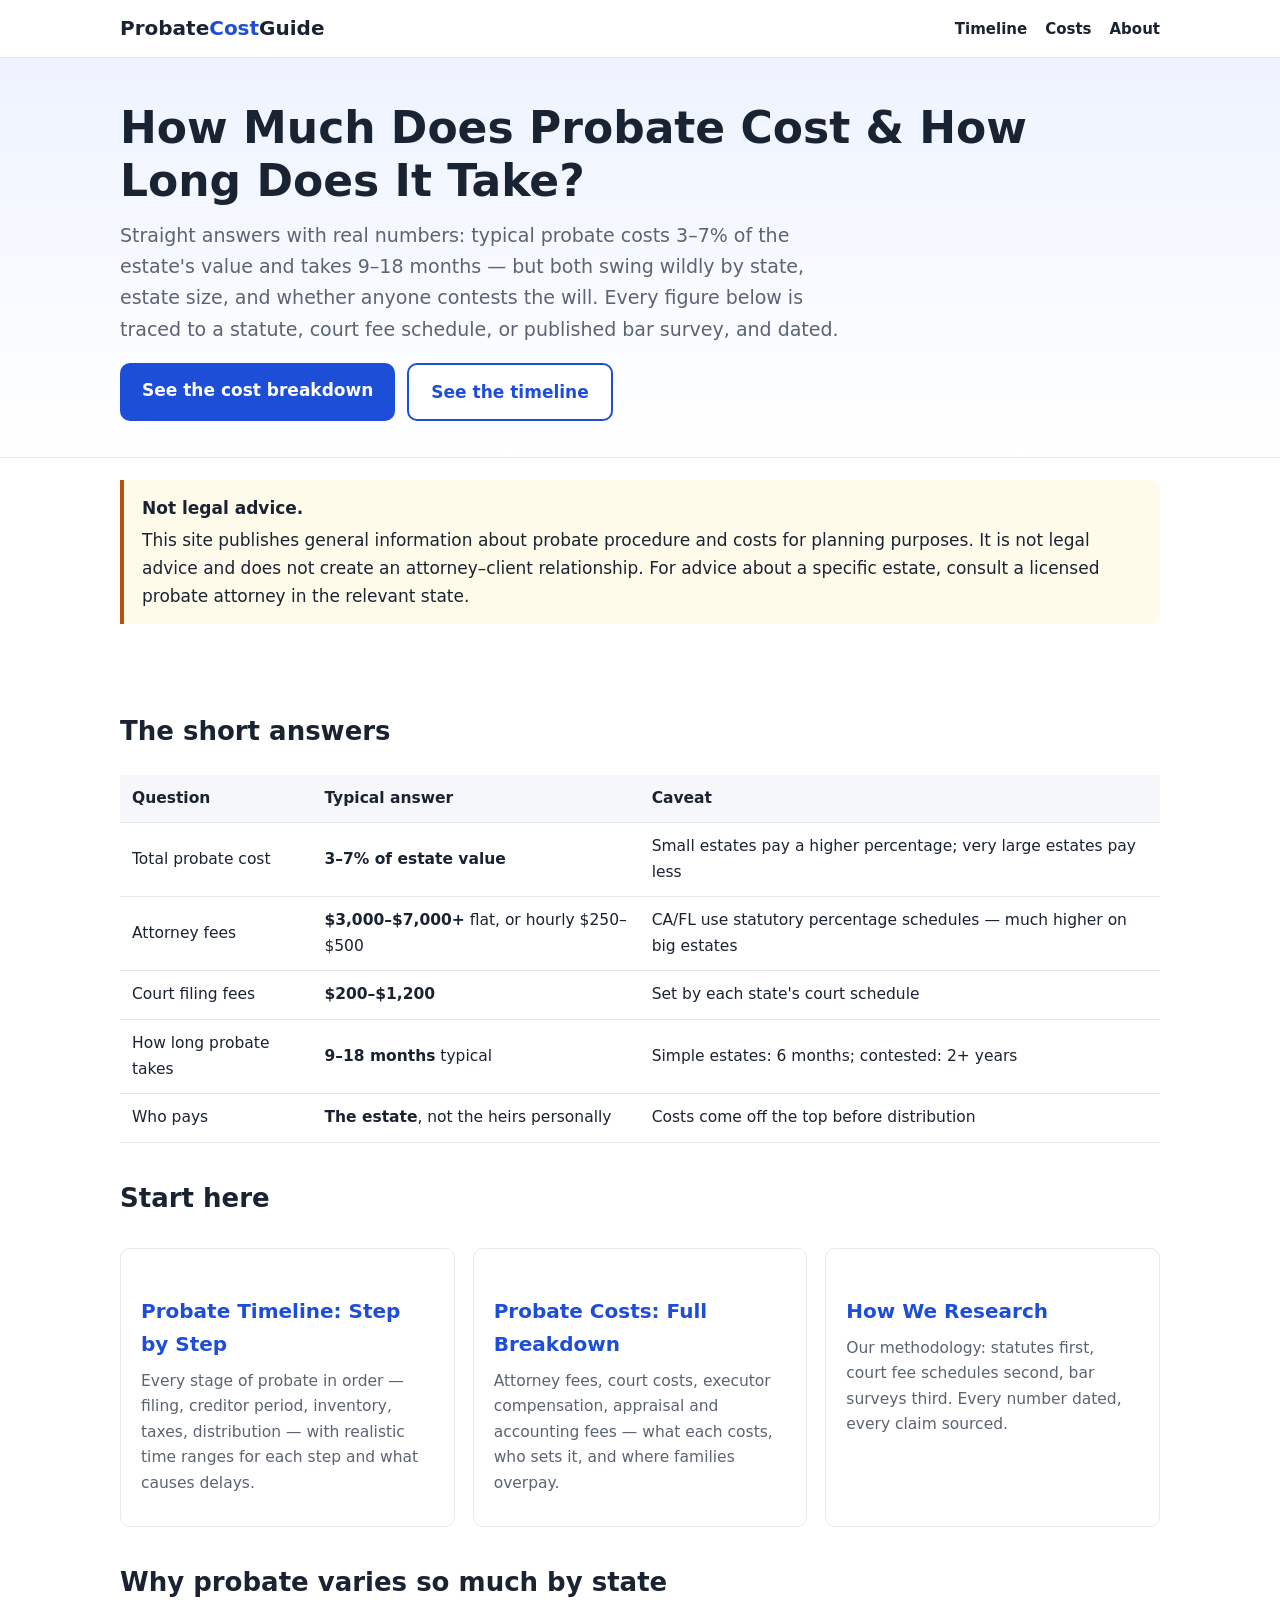
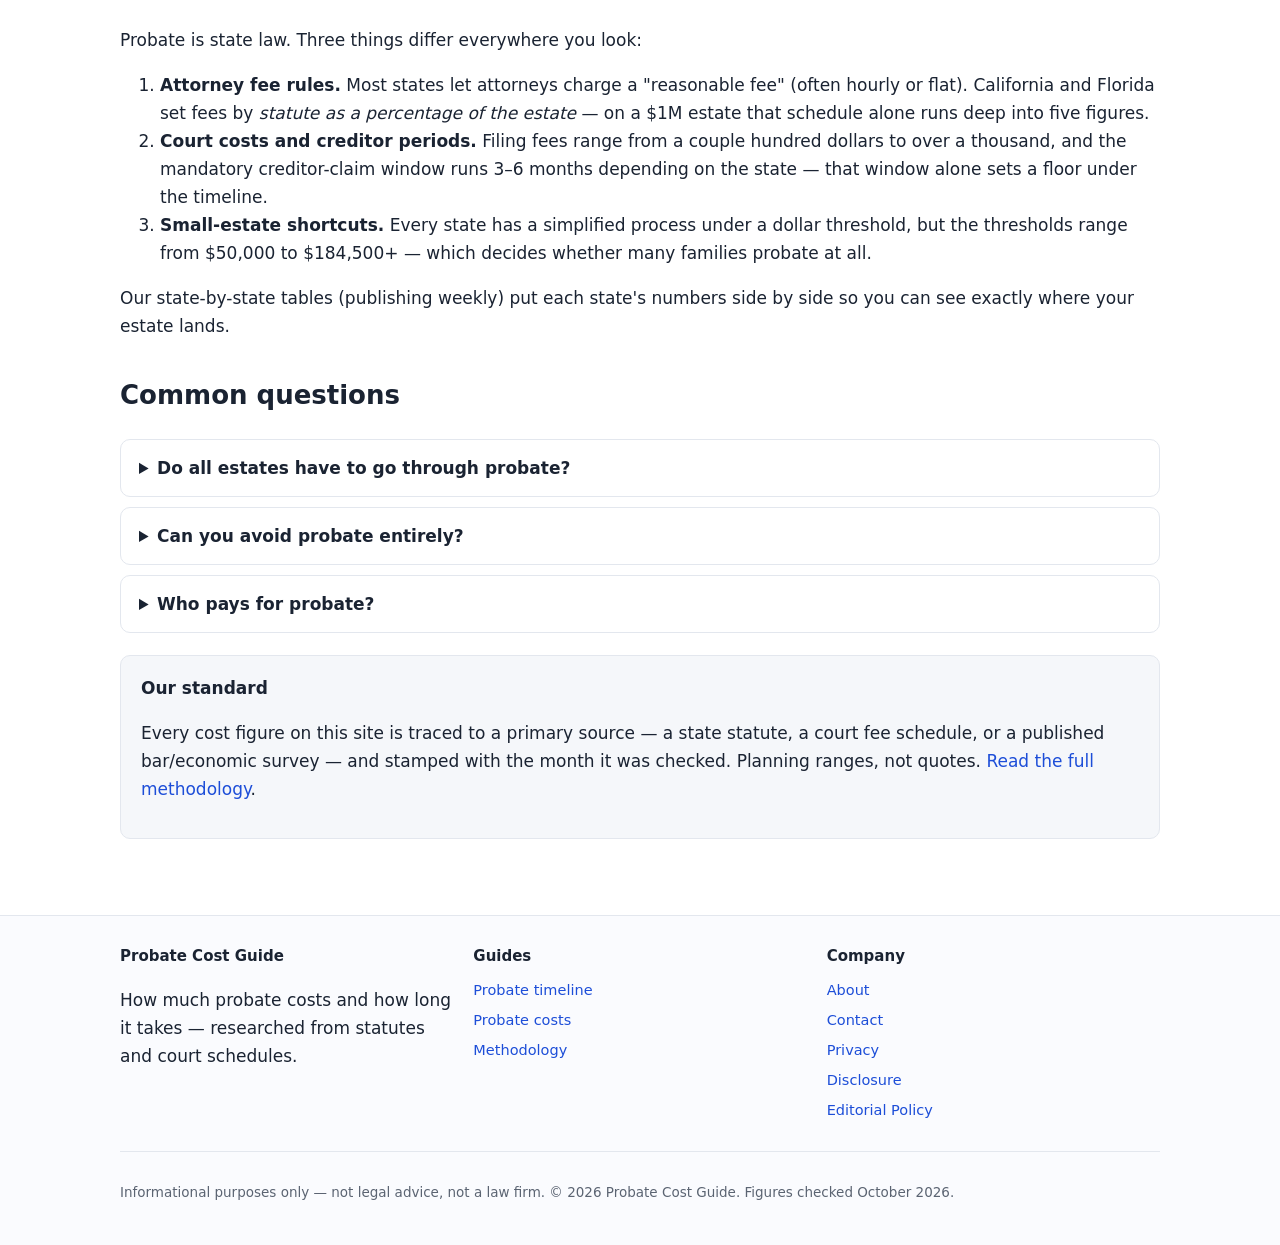
==== index.html @ bf76fe6a "Initial site: probate timelines + costs pillars, YMYL trust pages (2026-10-16)" ====
<!DOCTYPE html>
<html lang="en">
<head>
<meta charset="UTF-8">
<meta name="viewport" content="width=device-width, initial-scale=1.0">
<title>Probate Cost Guide — How Much Does Probate Cost & How Long Does It Take? (2026)</title>
<meta name="description" content="How much does probate cost and how long does it take? State-by-state timelines, attorney fees, court costs and executor fees — researched from statutes and court schedules, updated October 2026.">
<link rel="canonical" href="https://brinoco47-wq.github.io/probatecostguide/">
<meta property="og:type" content="website">
<meta property="og:title" content="Probate Cost Guide — How Much Does Probate Cost & How Long Does It Take?">
<meta property="og:description" content="State-by-state probate timelines, costs and fees — researched from statutes and court schedules.">
<meta property="og:url" content="https://brinoco47-wq.github.io/probatecostguide/">
<link rel="stylesheet" href="assets/css/style.css">
<script type="application/ld+json">
{"@context":"https://schema.org","@type":"WebSite","name":"Probate Cost Guide","url":"https://brinoco47-wq.github.io/probatecostguide/",
 "description":"How much probate costs and how long it takes, state by state."}
</script>
</head>
<body>
<header class="site-header"><div class="wrap">
<a class="brand" href="./">Probate<span>Cost</span>Guide</a>
<nav class="main-nav"><a href="probate-timeline/">Timeline</a><a href="probate-costs/">Costs</a><a href="about/">About</a></nav>
</div></header>

<section class="hero"><div class="wrap">
<h1>How Much Does Probate Cost &amp; How Long Does It Take?</h1>
<p class="lede">Straight answers with real numbers: typical probate costs 3–7% of the estate's value and takes 9–18 months — but both swing wildly by state, estate size, and whether anyone contests the will. Every figure below is traced to a statute, court fee schedule, or published bar survey, and dated.</p>
<div class="cta-row">
<a class="btn" href="probate-costs/">See the cost breakdown</a>
<a class="btn ghost" href="probate-timeline/">See the timeline</a>
</div>
</div></section>

<main class="wrap">
<div class="notice"><strong>Not legal advice.</strong> This site publishes general information about probate procedure and costs for planning purposes. It is not legal advice and does not create an attorney–client relationship. For advice about a specific estate, consult a licensed probate attorney in the relevant state.</div>

<article class="main">
<h2>The short answers</h2>
<table>
<tr><th>Question</th><th>Typical answer</th><th>Caveat</th></tr>
<tr><td>Total probate cost</td><td><strong>3–7% of estate value</strong></td><td>Small estates pay a higher percentage; very large estates pay less</td></tr>
<tr><td>Attorney fees</td><td><strong>$3,000–$7,000+</strong> flat, or hourly $250–$500</td><td>CA/FL use statutory percentage schedules — much higher on big estates</td></tr>
<tr><td>Court filing fees</td><td><strong>$200–$1,200</strong></td><td>Set by each state's court schedule</td></tr>
<tr><td>How long probate takes</td><td><strong>9–18 months</strong> typical</td><td>Simple estates: 6 months; contested: 2+ years</td></tr>
<tr><td>Who pays</td><td><strong>The estate</strong>, not the heirs personally</td><td>Costs come off the top before distribution</td></tr>
</table>

<h2>Start here</h2>
<div class="grid">
<div class="card">
<h3><a href="probate-timeline/">Probate Timeline: Step by Step</a></h3>
<p>Every stage of probate in order — filing, creditor period, inventory, taxes, distribution — with realistic time ranges for each step and what causes delays.</p>
</div>
<div class="card">
<h3><a href="probate-costs/">Probate Costs: Full Breakdown</a></h3>
<p>Attorney fees, court costs, executor compensation, appraisal and accounting fees — what each costs, who sets it, and where families overpay.</p>
</div>
<div class="card">
<h3><a href="methodology/">How We Research</a></h3>
<p>Our methodology: statutes first, court fee schedules second, bar surveys third. Every number dated, every claim sourced.</p>
</div>
</div>

<h2>Why probate varies so much by state</h2>
<p>Probate is state law. Three things differ everywhere you look:</p>
<ol>
<li><strong>Attorney fee rules.</strong> Most states let attorneys charge a "reasonable fee" (often hourly or flat). California and Florida set fees by <em>statute as a percentage of the estate</em> — on a $1M estate that schedule alone runs deep into five figures.</li>
<li><strong>Court costs and creditor periods.</strong> Filing fees range from a couple hundred dollars to over a thousand, and the mandatory creditor-claim window runs 3–6 months depending on the state — that window alone sets a floor under the timeline.</li>
<li><strong>Small-estate shortcuts.</strong> Every state has a simplified process under a dollar threshold, but the thresholds range from $50,000 to $184,500+ — which decides whether many families probate at all.</li>
</ol>
<p>Our state-by-state tables (publishing weekly) put each state's numbers side by side so you can see exactly where your estate lands.</p>

<div class="faq">
<h2>Common questions</h2>
<details><summary>Do all estates have to go through probate?</summary>
<p>No. Assets with named beneficiaries (life insurance, retirement accounts, payable-on-death accounts), jointly owned property with survivorship rights, and assets in a living trust bypass probate. Small estates often qualify for simplified procedures.</p></details>
<details><summary>Can you avoid probate entirely?</summary>
<p>Often, yes — with advance planning: a revocable living trust, beneficiary designations, and joint ownership are the standard tools. But each has trade-offs, and "avoid probate at all costs" is bad advice for some families.</p></details>
<details><summary>Who pays for probate?</summary>
<p>The estate pays — attorney fees, court costs, and executor compensation come out of estate assets before anything is distributed to heirs. Heirs don't pay out of pocket.</p></details>
</div>

<div class="method">
<h4>Our standard</h4>
<p>Every cost figure on this site is traced to a primary source — a state statute, a court fee schedule, or a published bar/economic survey — and stamped with the month it was checked. Planning ranges, not quotes. <a href="methodology/">Read the full methodology</a>.</p>
</div>
</article>
</main>

<footer class="site-footer"><div class="wrap">
<div class="foot-grid">
<div><h4>Probate Cost Guide</h4><p>How much probate costs and how long it takes — researched from statutes and court schedules.</p></div>
<div><h4>Guides</h4><ul>
<li><a href="probate-timeline/">Probate timeline</a></li>
<li><a href="probate-costs/">Probate costs</a></li>
<li><a href="methodology/">Methodology</a></li>
</ul></div>
<div><h4>Company</h4><ul>
<li><a href="about/">About</a></li>
<li><a href="contact/">Contact</a></li>
<li><a href="privacy/">Privacy</a></li>
<li><a href="disclosure/">Disclosure</a></li>
<li><a href="editorial-policy/">Editorial Policy</a></li>
</ul></div>
</div>
<div class="foot-base"><p>Informational purposes only — not legal advice, not a law firm. © 2026 Probate Cost Guide. Figures checked October 2026.</p></div>
</div></footer>
</body>
</html>
---- assets/css/style.css ----
/* Probate Cost Guide — mobile-first, no frameworks */
:root{
  --ink:#1a2332; --muted:#5b6472; --line:#e3e7ee; --bg:#ffffff;
  --soft:#f5f7fa; --accent:#1d4ed8; --accent-d:#1e40af; --warn:#b45309;
  --radius:10px; --max:1080px;
}
*{box-sizing:border-box}
html{scroll-behavior:smooth}
body{margin:0;font-family:system-ui,-apple-system,"Segoe UI",Roboto,Helvetica,Arial,sans-serif;
  color:var(--ink);background:var(--bg);line-height:1.65;font-size:17px}
.wrap{max-width:var(--max);margin:0 auto;padding:0 20px}
a{color:var(--accent);text-decoration:none}
a:hover{text-decoration:underline}
/* header */
.site-header{border-bottom:1px solid var(--line);background:#fff;position:sticky;top:0;z-index:50}
.site-header .wrap{display:flex;align-items:center;justify-content:space-between;padding-top:12px;padding-bottom:12px}
.brand{font-weight:800;font-size:20px;color:var(--ink)}
.brand span{color:var(--accent)}
.main-nav a{margin-left:18px;font-size:15px;font-weight:600;color:var(--ink)}
.main-nav a:hover{color:var(--accent)}
/* hero */
.hero{background:linear-gradient(180deg,#eef3ff, #fff);border-bottom:1px solid var(--line);padding:44px 0 36px}
.hero h1{font-size:clamp(28px,4.5vw,44px);line-height:1.2;margin:0 0 12px}
.hero p.lede{font-size:19px;color:var(--muted);max-width:720px;margin:0 0 18px}
.cta-row{display:flex;gap:12px;flex-wrap:wrap;margin-top:8px}
.btn{display:inline-block;background:var(--accent);color:#fff !important;font-weight:700;
  padding:13px 22px;border-radius:var(--radius);min-height:44px}
.btn:hover{background:var(--accent-d);text-decoration:none}
.btn.ghost{background:#fff;color:var(--accent) !important;border:2px solid var(--accent)}
/* cards */
.grid{display:grid;grid-template-columns:repeat(auto-fit,minmax(260px,1fr));gap:18px;margin:28px 0}
.card{border:1px solid var(--line);border-radius:var(--radius);padding:20px;background:#fff}
.card h3{margin:0 0 8px;font-size:19px}
.card p{margin:0 0 10px;color:var(--muted);font-size:15.5px}
/* tables */
table{width:100%;border-collapse:collapse;margin:20px 0;font-size:15.5px}
th,td{text-align:left;padding:11px 12px;border-bottom:1px solid var(--line)}
th{background:var(--soft);font-weight:700}
tr:hover td{background:#fafbfe}
/* callouts */
.notice{border-left:4px solid var(--warn);background:#fffbeb;padding:14px 18px;border-radius:0 var(--radius) var(--radius) 0;margin:22px 0}
.notice strong{display:block;margin-bottom:4px}
.method{background:var(--soft);border:1px solid var(--line);border-radius:var(--radius);padding:18px 20px;margin:22px 0}
.method h4{margin:0 0 8px}
/* article */
article.main{padding:30px 0 10px}
article.main h2{margin-top:34px;font-size:26px}
article.main h3{margin-top:26px;font-size:20px}
.byline{color:var(--muted);font-size:14.5px;margin:-6px 0 18px}
.toc{background:var(--soft);border:1px solid var(--line);border-radius:var(--radius);padding:16px 20px;margin:20px 0}
.toc ol{margin:8px 0;padding-left:22px}
/* faq */
.faq details{border:1px solid var(--line);border-radius:var(--radius);margin:10px 0;padding:14px 18px}
.faq summary{font-weight:700;cursor:pointer}
/* footer */
.site-footer{border-top:1px solid var(--line);margin-top:44px;background:#fafbfe}
.site-footer .wrap{padding-top:28px;padding-bottom:28px}
.foot-grid{display:grid;grid-template-columns:repeat(auto-fit,minmax(200px,1fr));gap:20px}
.foot-grid h4{margin:0 0 10px;font-size:15px}
.foot-grid ul{list-style:none;margin:0;padding:0}
.foot-grid li{margin:6px 0;font-size:14.5px}
.foot-base{margin-top:22px;padding-top:16px;border-top:1px solid var(--line);color:var(--muted);font-size:13.5px}
/* breadcrumbs */
.crumbs{font-size:14px;color:var(--muted);margin:18px 0 0}
.crumbs a{color:var(--muted)}
@media (max-width:640px){
  .main-nav a{margin-left:12px;font-size:14px}
  body{font-size:16px}
}
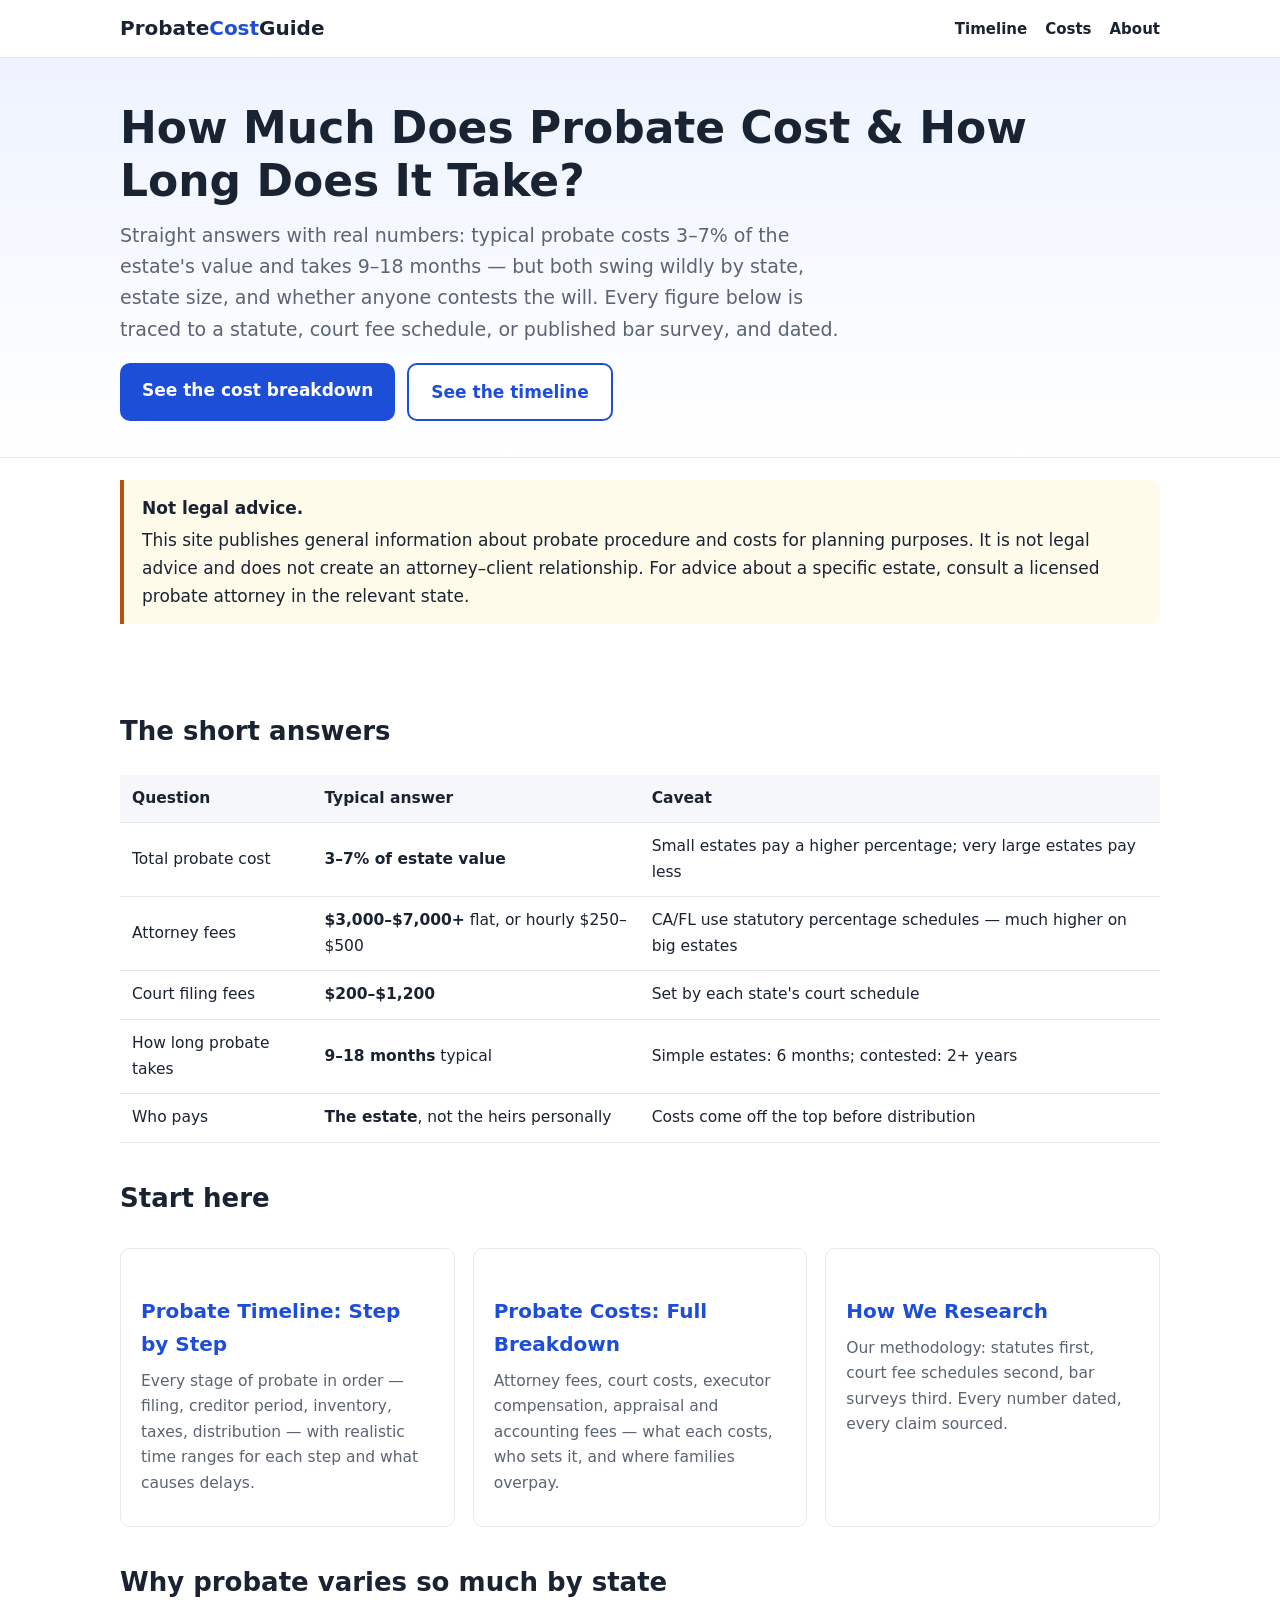
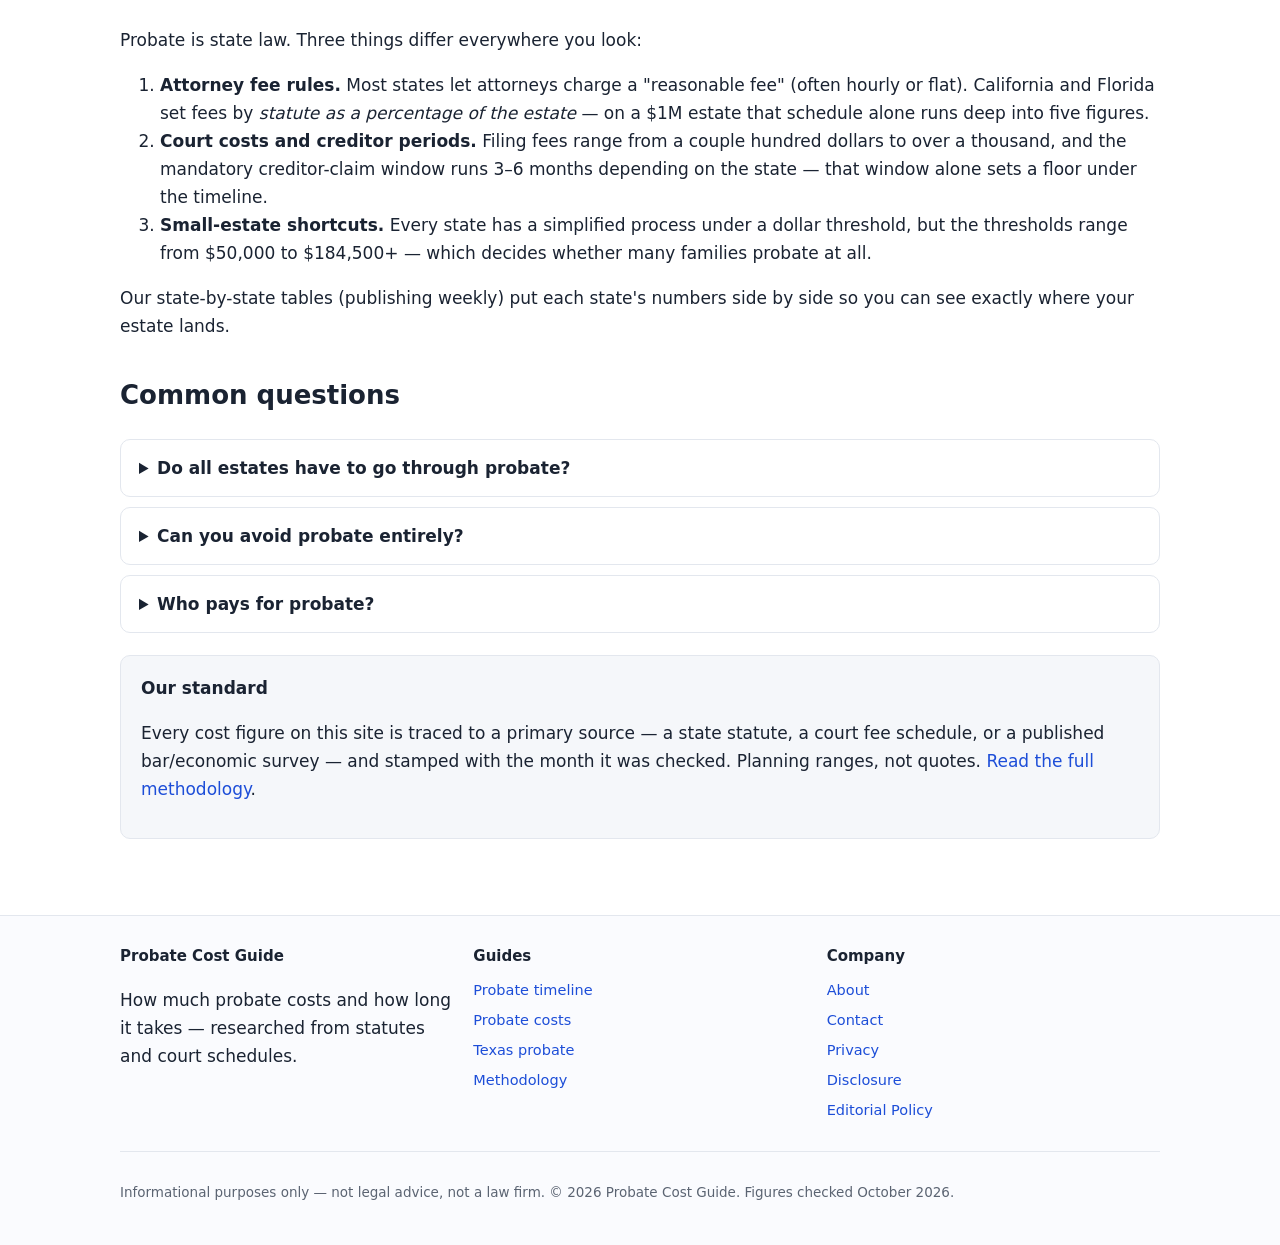
==== commit 7391a9ce: "daily: add Texas probate guide (10/10 QC), footer links, sitemap" ====
--- a/index.html
+++ b/index.html
@@ -3,8 +3,8 @@
 <head>
 <meta charset="UTF-8">
 <meta name="viewport" content="width=device-width, initial-scale=1.0">
-<title>Probate Cost Guide — How Much Does Probate Cost & How Long Does It Take? (2026)</title>
-<meta name="description" content="How much does probate cost and how long does it take? State-by-state timelines, attorney fees, court costs and executor fees — researched from statutes and court schedules, updated October 2026.">
+<title>Probate Cost Guide: Costs & Timeline by State (2026)</title>
+<meta name="description" content="How much does probate cost and how long does it take? State timelines, attorney fees, court costs — researched from statutes, updated October 2026.">
 <link rel="canonical" href="https://brinoco47-wq.github.io/probatecostguide/">
 <meta property="og:type" content="website">
 <meta property="og:title" content="Probate Cost Guide — How Much Does Probate Cost & How Long Does It Take?">
@@ -15,6 +15,8 @@
 {"@context":"https://schema.org","@type":"WebSite","name":"Probate Cost Guide","url":"https://brinoco47-wq.github.io/probatecostguide/",
  "description":"How much probate costs and how long it takes, state by state."}
 </script>
+<script async src="https://pagead2.googlesyndication.com/pagead/js/adsbygoogle.js?client=ca-pub-7356161063789862"
+     crossorigin="anonymous"></script>
 </head>
 <body>
 <header class="site-header"><div class="wrap">
@@ -92,7 +94,7 @@
 <div><h4>Probate Cost Guide</h4><p>How much probate costs and how long it takes — researched from statutes and court schedules.</p></div>
 <div><h4>Guides</h4><ul>
 <li><a href="probate-timeline/">Probate timeline</a></li>
-<li><a href="probate-costs/">Probate costs</a></li>
+<li><a href="probate-costs/">Probate costs</a></li><li><a href="texas-probate/">Texas probate</a></li>
 <li><a href="methodology/">Methodology</a></li>
 </ul></div>
 <div><h4>Company</h4><ul>
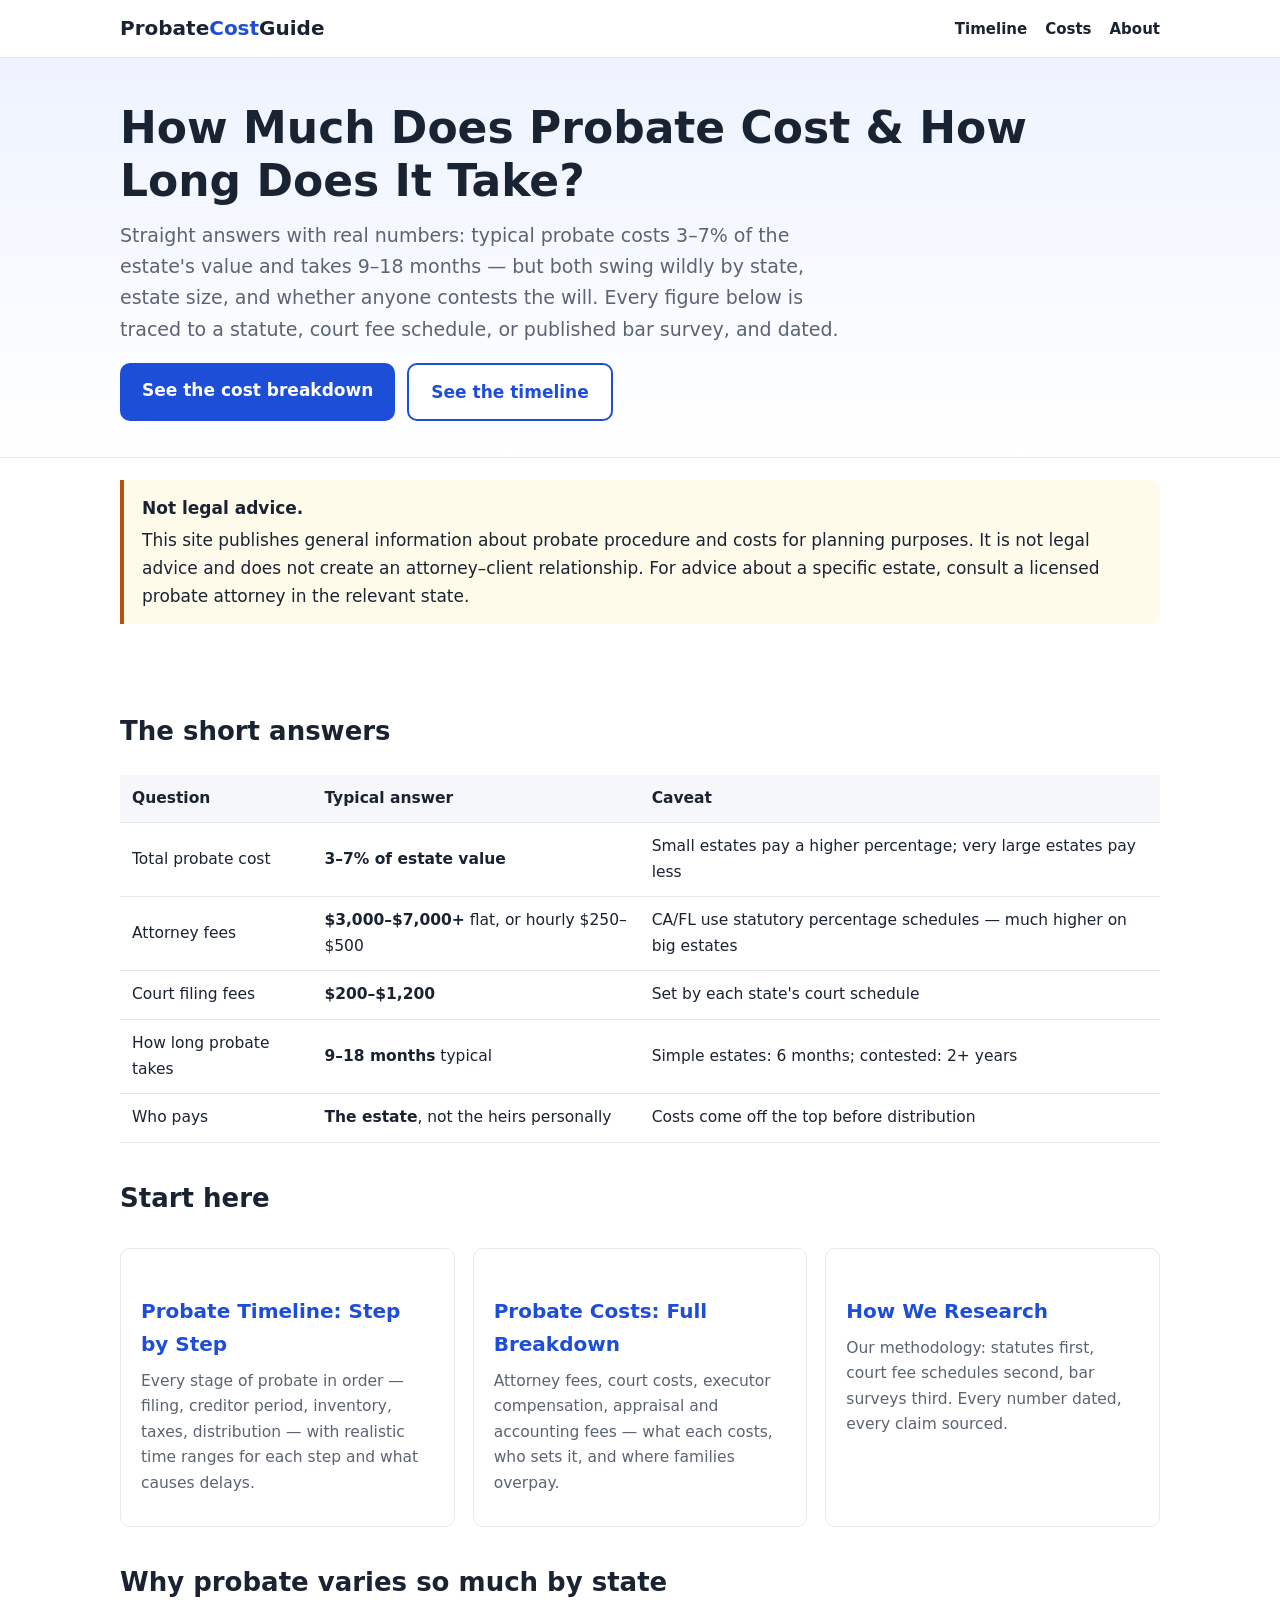
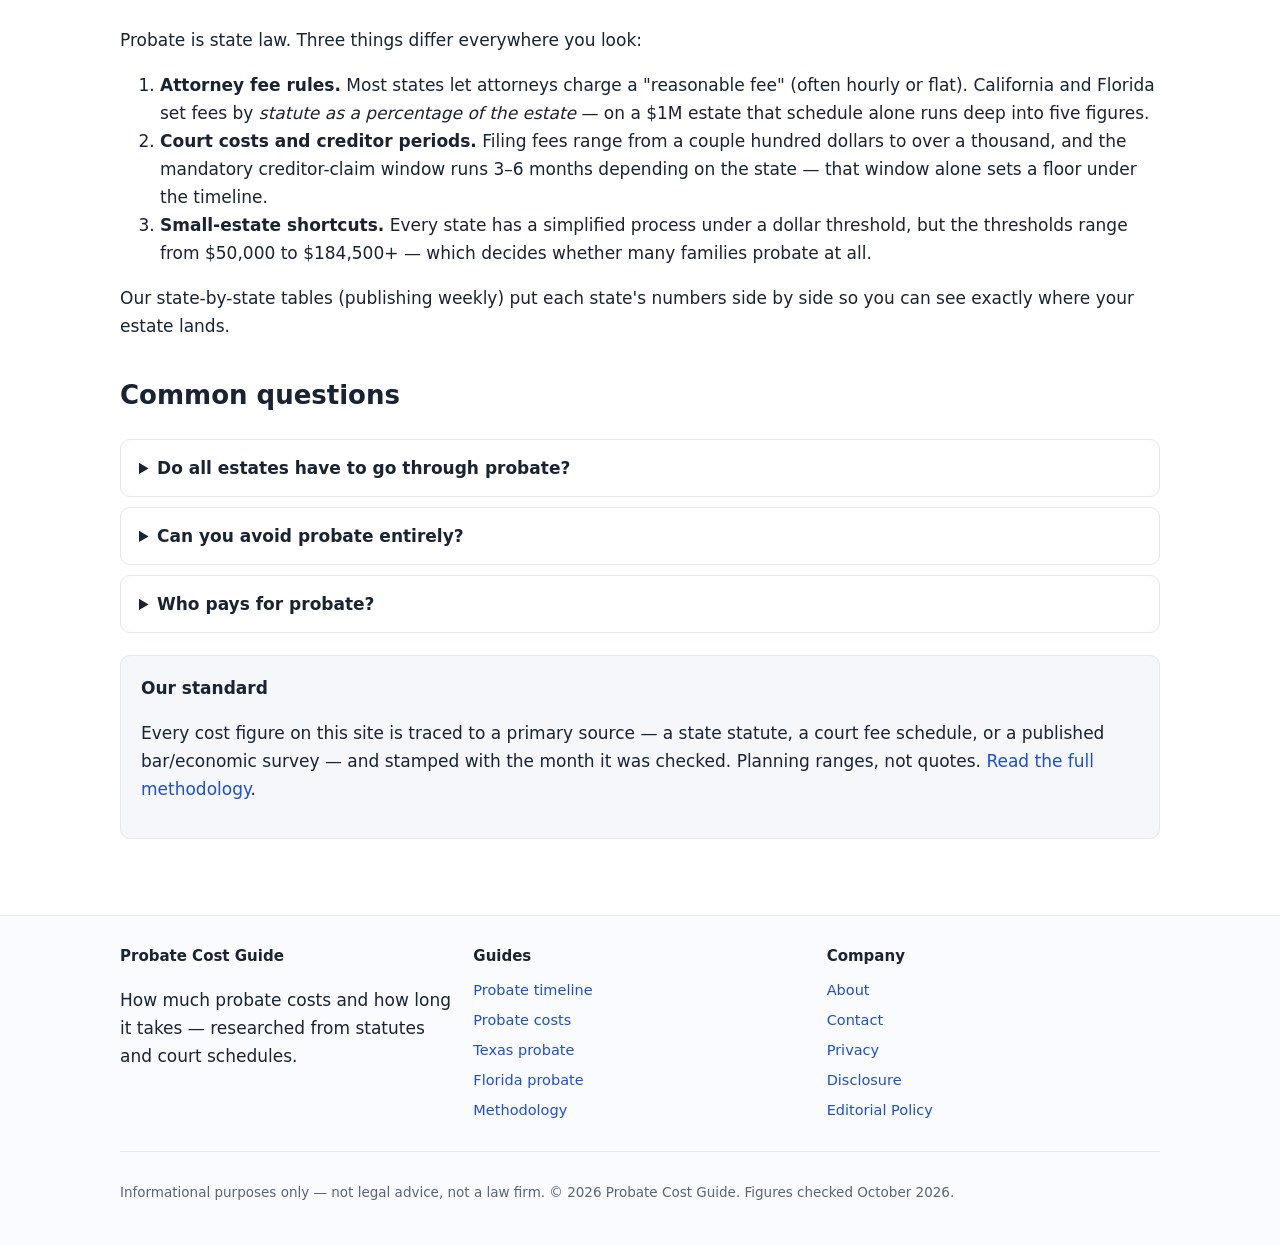
==== commit c987d061: "Add Florida probate guide; cross-link state guides; sitemap update" ====
--- a/index.html
+++ b/index.html
@@ -94,7 +94,7 @@
 <div><h4>Probate Cost Guide</h4><p>How much probate costs and how long it takes — researched from statutes and court schedules.</p></div>
 <div><h4>Guides</h4><ul>
 <li><a href="probate-timeline/">Probate timeline</a></li>
-<li><a href="probate-costs/">Probate costs</a></li><li><a href="texas-probate/">Texas probate</a></li>
+<li><a href="probate-costs/">Probate costs</a></li><li><a href="texas-probate/">Texas probate</a></li><li><a href="florida-probate/">Florida probate</a></li>
 <li><a href="methodology/">Methodology</a></li>
 </ul></div>
 <div><h4>Company</h4><ul>
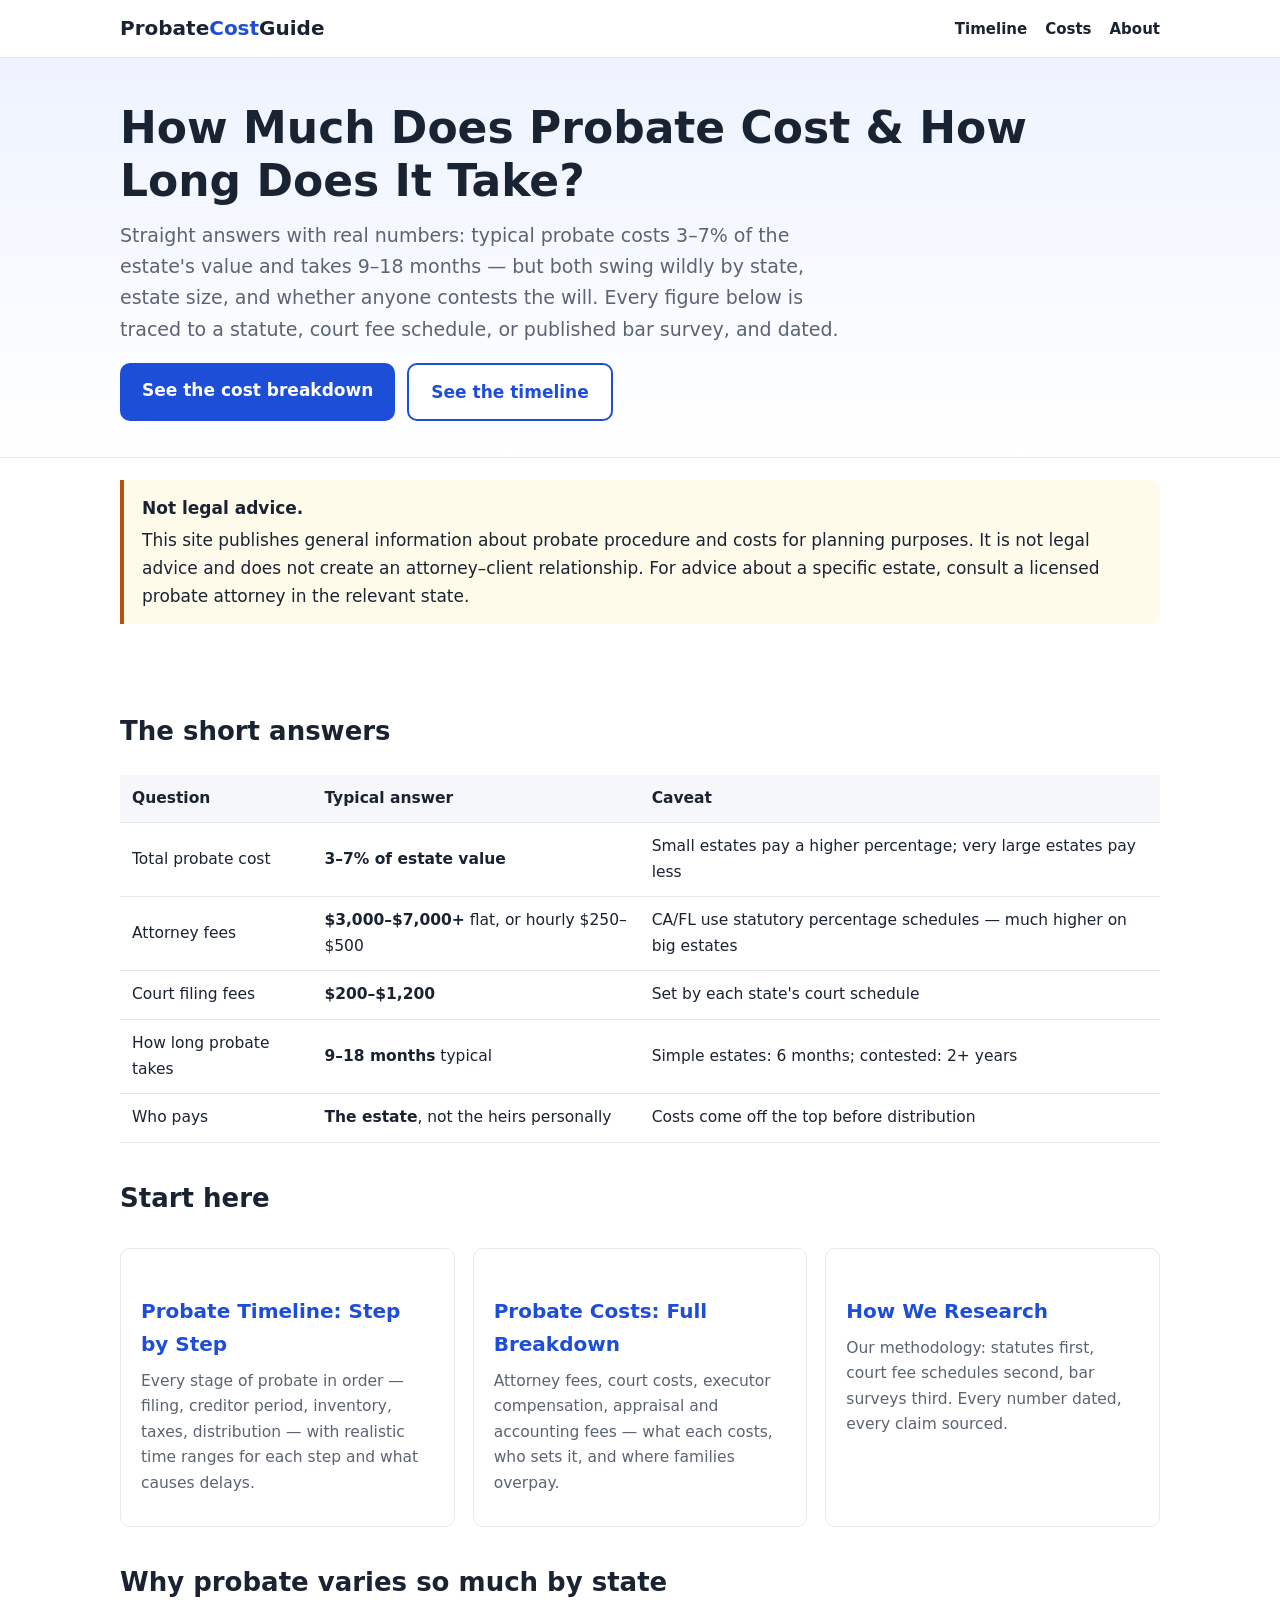
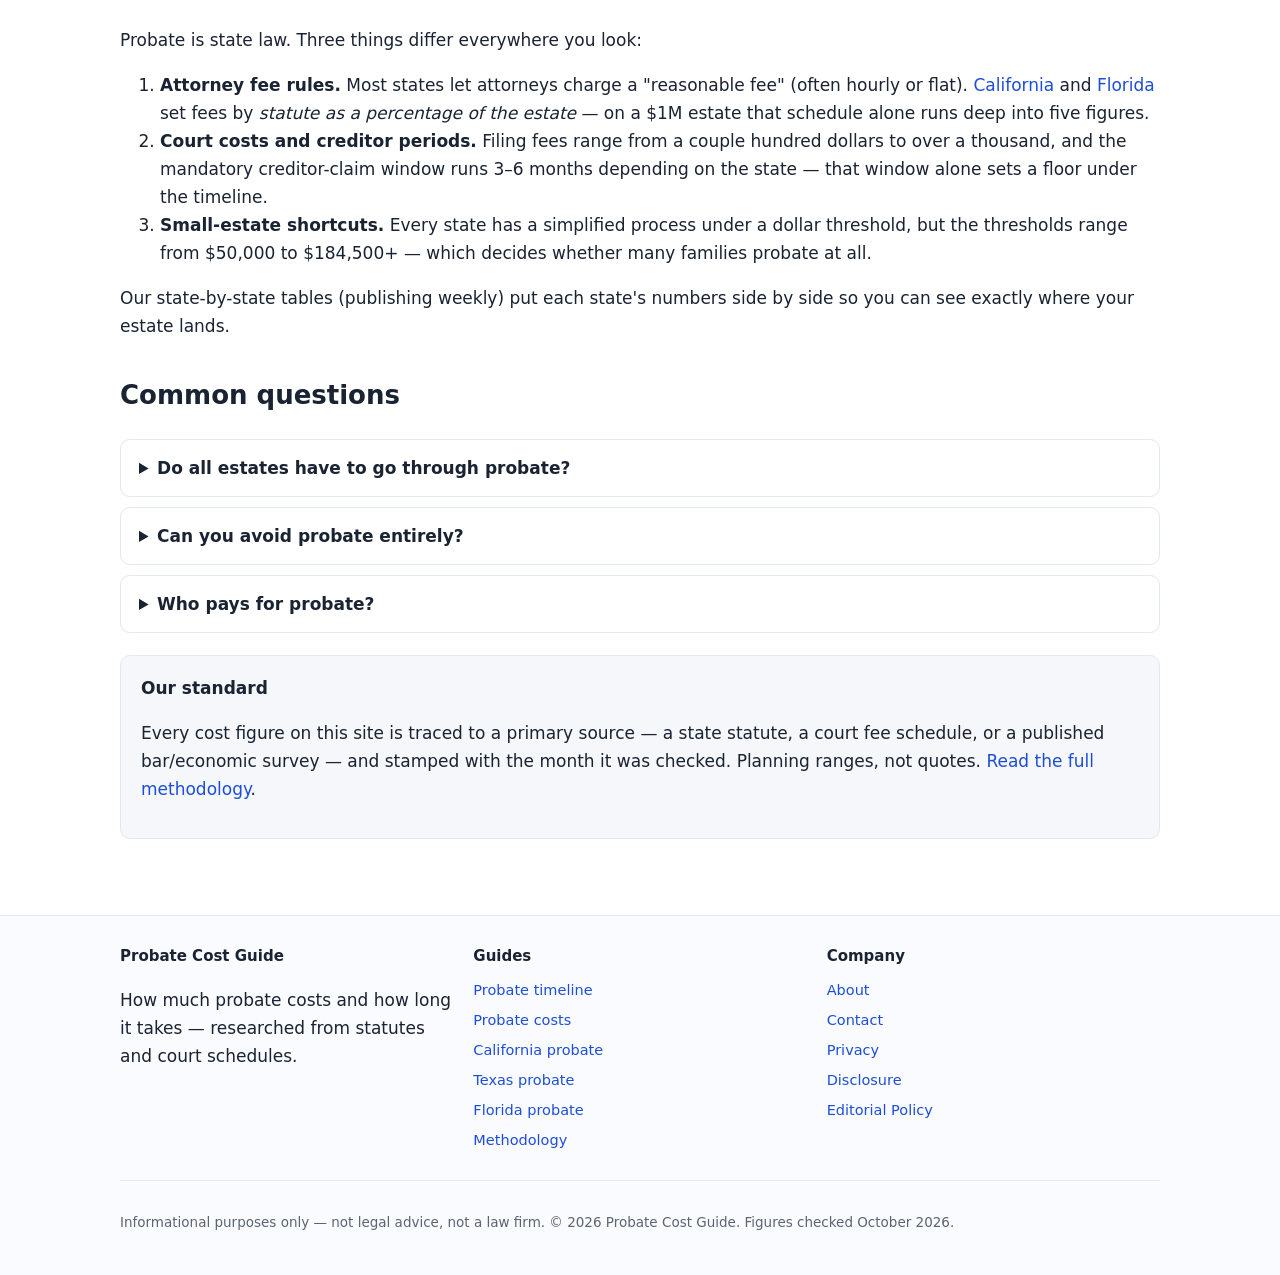
==== commit 12378264: "Add California probate guide; cross-link state guides; sitemap update" ====
--- a/index.html
+++ b/index.html
@@ -66,7 +66,7 @@
 <h2>Why probate varies so much by state</h2>
 <p>Probate is state law. Three things differ everywhere you look:</p>
 <ol>
-<li><strong>Attorney fee rules.</strong> Most states let attorneys charge a "reasonable fee" (often hourly or flat). California and Florida set fees by <em>statute as a percentage of the estate</em> — on a $1M estate that schedule alone runs deep into five figures.</li>
+<li><strong>Attorney fee rules.</strong> Most states let attorneys charge a "reasonable fee" (often hourly or flat). <a href="california-probate/">California</a> and <a href="florida-probate/">Florida</a> set fees by <em>statute as a percentage of the estate</em> — on a $1M estate that schedule alone runs deep into five figures.</li>
 <li><strong>Court costs and creditor periods.</strong> Filing fees range from a couple hundred dollars to over a thousand, and the mandatory creditor-claim window runs 3–6 months depending on the state — that window alone sets a floor under the timeline.</li>
 <li><strong>Small-estate shortcuts.</strong> Every state has a simplified process under a dollar threshold, but the thresholds range from $50,000 to $184,500+ — which decides whether many families probate at all.</li>
 </ol>
@@ -94,7 +94,8 @@
 <div><h4>Probate Cost Guide</h4><p>How much probate costs and how long it takes — researched from statutes and court schedules.</p></div>
 <div><h4>Guides</h4><ul>
 <li><a href="probate-timeline/">Probate timeline</a></li>
-<li><a href="probate-costs/">Probate costs</a></li><li><a href="texas-probate/">Texas probate</a></li><li><a href="florida-probate/">Florida probate</a></li>
+<li><a href="probate-costs/">Probate costs</a></li>
+<li><a href="california-probate/">California probate</a></li><li><a href="texas-probate/">Texas probate</a></li><li><a href="florida-probate/">Florida probate</a></li>
 <li><a href="methodology/">Methodology</a></li>
 </ul></div>
 <div><h4>Company</h4><ul>
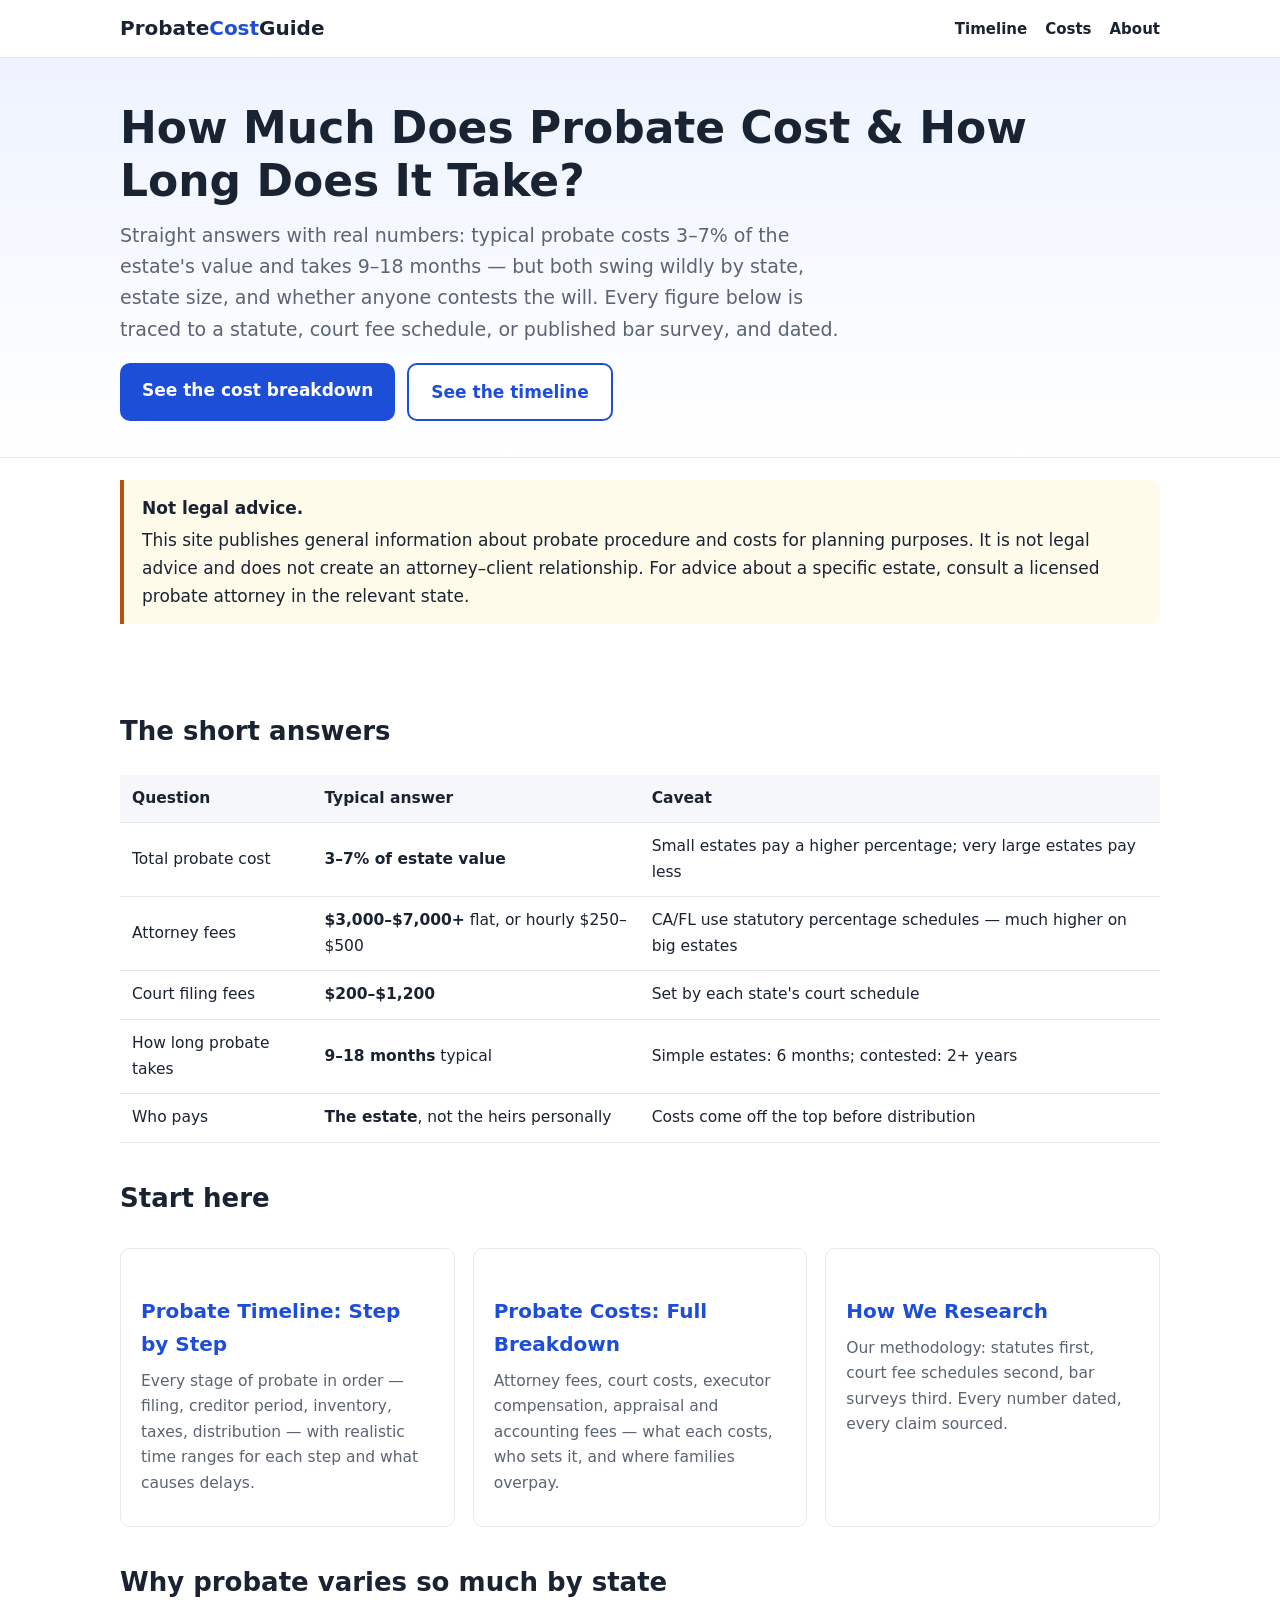
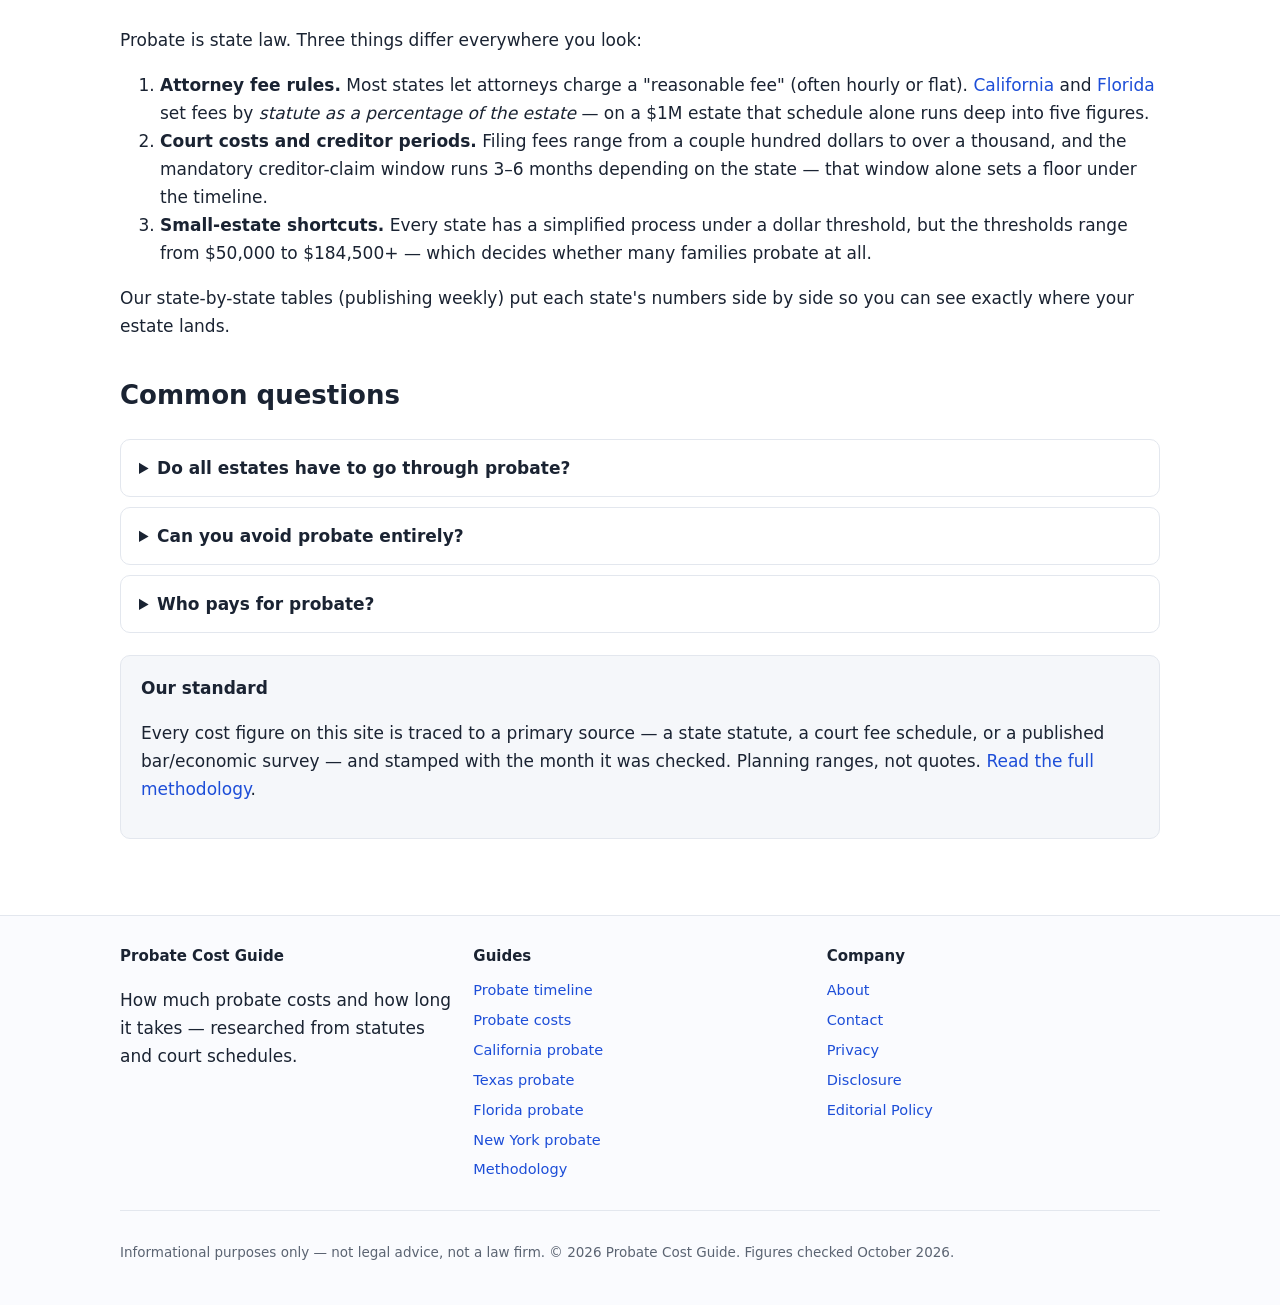
==== commit 6fa9d073: "2026-10-20 daily: new New York probate guide (SCPA 2307/2402(d)/Art 13, .35M estate tax cliff), site" ====
--- a/index.html
+++ b/index.html
@@ -95,7 +95,7 @@
 <div><h4>Guides</h4><ul>
 <li><a href="probate-timeline/">Probate timeline</a></li>
 <li><a href="probate-costs/">Probate costs</a></li>
-<li><a href="california-probate/">California probate</a></li><li><a href="texas-probate/">Texas probate</a></li><li><a href="florida-probate/">Florida probate</a></li>
+<li><a href="california-probate/">California probate</a></li><li><a href="texas-probate/">Texas probate</a></li><li><a href="florida-probate/">Florida probate</a></li><li><a href="new-york-probate/">New York probate</a></li>
 <li><a href="methodology/">Methodology</a></li>
 </ul></div>
 <div><h4>Company</h4><ul>
